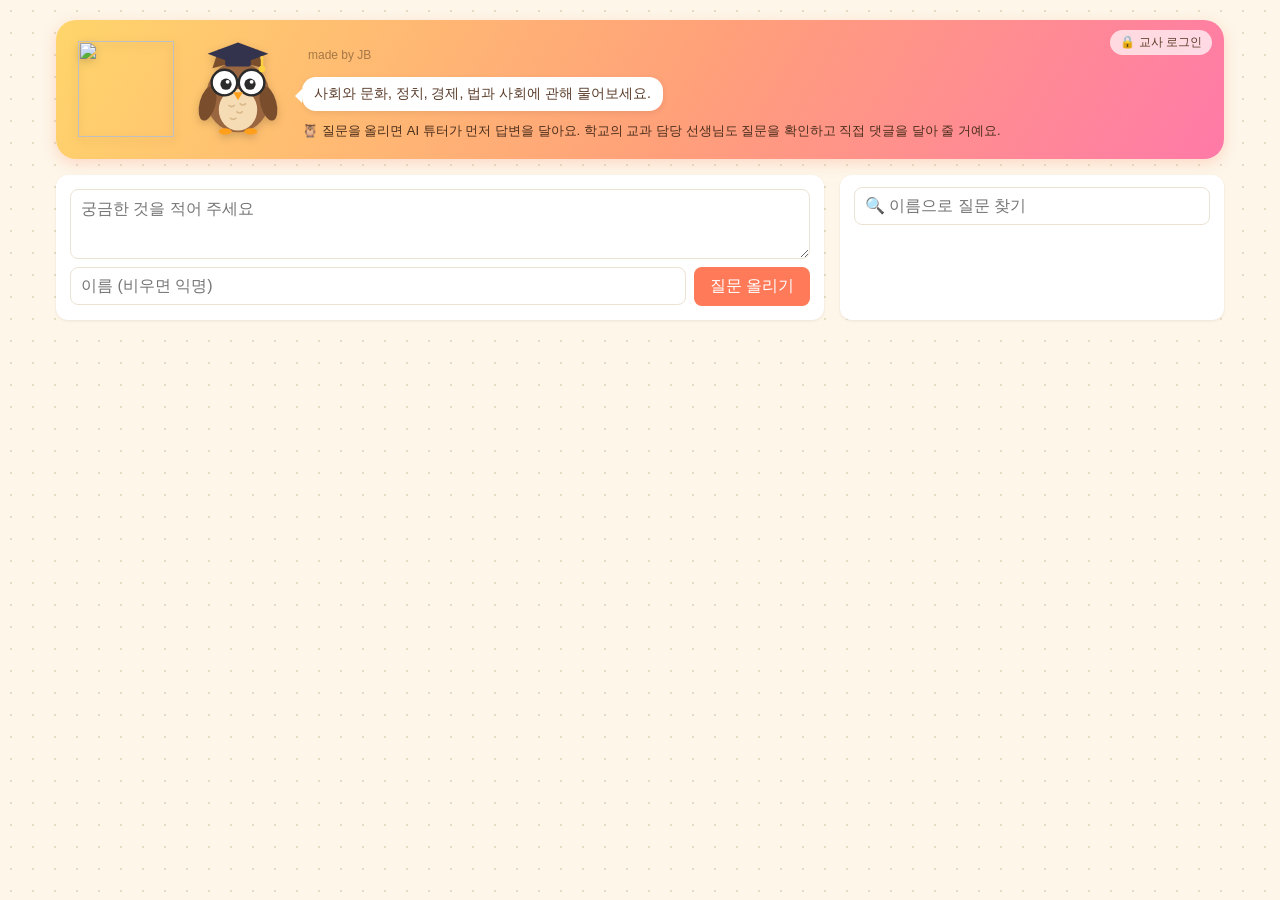
==== board/Index.html @ cc2cf857 "게시판 버튼을 '교사 로그인'으로, 분석 페이지에 로그아웃 추가 교사 로그인을 누르면 분석 페이지로 넘어가 비밀번호를 묻고, 로그인하면 바로 학생 분석을 보여 준다. 분석 페이지에" ====
<!DOCTYPE html>
<html lang="ko">
<head>
  <base target="_top">
  <meta charset="utf-8">
  <style>
    :root {
      --bg: #fdf6e9; --card: #fff; --ink: #2b2b2b; --muted: #7a7266; --line: #ece3d3;
      --accent: #ff7a59; --ai-bg: #eaf4ff; --ai-ink: #2560b5; --err: #c0392b;
    }
    * { box-sizing: border-box; }
    body { margin: 0; color: var(--ink);
      background: var(--bg) radial-gradient(#e9dcc4 1.2px, transparent 1.2px) 0 0 / 22px 22px;
      font-family: -apple-system, "Apple SD Gothic Neo", "Malgun Gothic", "Noto Sans KR", sans-serif; }
    header { padding: 20px 16px 8px; max-width: 1200px; margin: 0 auto; }
    .hero { display: flex; align-items: center; gap: 16px; border-radius: 20px; padding: 18px 22px;
      background: linear-gradient(120deg, #ffd56b 0%, #ff9f7a 55%, #ff7aa8 100%);
      box-shadow: 0 4px 14px rgba(255,122,89,.25); }
    .hero { position: relative; }
    .teacher-link { position: absolute; top: 10px; right: 12px; font-size: 12px; text-decoration: none;
      color: #5a3d2b; background: rgba(255,255,255,.7); border-radius: 999px; padding: 4px 10px; }
    .teacher-link:hover { background: #fff; }
    .hero .mascot { width: 96px; height: 96px; flex: none; filter: drop-shadow(0 3px 4px rgba(0,0,0,.18)); }
    .hero img.mascot { object-fit: contain; }
    h1 { margin: 0 0 8px; font-size: 26px; color: #3a2414; }
    .bubble { position: relative; display: inline-block; background: #fff; border-radius: 14px;
      padding: 8px 12px; font-size: 14px; color: #5a3d2b; box-shadow: 0 2px 6px rgba(0,0,0,.08); }
    .bubble::before { content: ''; position: absolute; left: -7px; top: 12px; border: 7px solid transparent;
      border-left: 0; border-right-color: #fff; }
    .credit { font-size: 12px; font-weight: 400; color: rgba(58,36,20,.45); margin-left: 6px; vertical-align: middle; }
    .howto { margin-top: 10px; font-size: 13px; color: #4a2e1c; line-height: 1.5; }
    @media (max-width: 520px) { .hero .mascot { width: 68px; height: 68px; } h1 { font-size: 21px; }
      .hero { padding-top: 34px; } }
    main { padding: 8px 16px 40px; max-width: 1200px; margin: 0 auto; }

    .composer { background: var(--card); border-radius: 12px; padding: 14px; margin-bottom: 18px;
      box-shadow: 0 1px 3px rgba(0,0,0,.08); display: grid; gap: 8px; }
    input, textarea { width: 100%; font: inherit; padding: 9px 10px; border: 1px solid var(--line);
      border-radius: 8px; background: #fff; }
    textarea { resize: vertical; min-height: 70px; }
    .row { display: flex; gap: 8px; align-items: center; }
    .row input { flex: 1; }
    button { font: inherit; border: 0; border-radius: 8px; padding: 9px 16px; cursor: pointer;
      background: var(--accent); color: #fff; white-space: nowrap; }
    button:disabled { opacity: .5; cursor: default; }
    button.link { background: none; color: var(--accent); padding: 4px 0; justify-self: start; }

    .board { display: grid; grid-template-columns: repeat(4, minmax(0, 1fr)); gap: 14px; align-items: start; }
    @media (max-width: 1000px) { .board { grid-template-columns: repeat(2, minmax(0, 1fr)); } }
    @media (max-width: 560px) { .board { grid-template-columns: 1fr; } }
    .col-head { width: 100%; font: inherit; cursor: pointer; position: sticky; top: 0; z-index: 1; display: flex; justify-content: space-between; align-items: center;
      background: var(--tone); color: #2b2b2b; font-weight: 700; font-size: 17px; border-radius: 14px;
      padding: 12px 14px; margin-bottom: 12px; box-shadow: 0 2px 6px rgba(0,0,0,.08); }
    .col-head .count { font-size: 13px; background: rgba(255,255,255,.7); border-radius: 999px; padding: 2px 9px; }
    .month { margin-bottom: 12px; }
    .month-head { width: 100%; display: flex; justify-content: space-between; align-items: center;
      background: rgba(255,255,255,.75); color: #4a3b2c; border: 1px dashed var(--tone); border-radius: 12px;
      padding: 9px 12px; font-size: 14px; font-weight: 600; }
    .month-head .count { font-size: 12px; background: var(--tone); border-radius: 999px; padding: 1px 8px; }
    .month.open .month-head { margin-bottom: 10px; border-style: solid; }
    .card.movable { cursor: grab; }
    .card.dragging { opacity: .4; }
    .pick { float: right; font: inherit; font-size: 12px; padding: 3px 6px; border: 1px solid var(--line);
      border-radius: 8px; background: #fff; margin: -2px 0 4px 8px; }
    section.drop-on .col-head { outline: 3px dashed var(--accent); outline-offset: 3px; }
    .col-empty { color: var(--muted); font-size: 13px; text-align: center; padding: 14px 0; }
    .sorting { margin-top: 24px; }
    .finder { background: var(--card); border-radius: 12px; padding: 12px 14px; margin-bottom: 16px;
      box-shadow: 0 1px 3px rgba(0,0,0,.08); }
    .finder .row input { max-width: 260px; }
    /* 넓은 화면: 질문 칸과 이름 찾기를 나란히 */
    @media (min-width: 800px) {
      .top { display: grid; grid-template-columns: minmax(0, 2fr) minmax(0, 1fr); gap: 16px;
        align-items: stretch; margin-bottom: 18px; }
      .top .composer, .top .finder { margin-bottom: 0; }
      .top .finder .row input { max-width: none; }
      .top .finder .names { max-height: 70px; }
    }
    .names { display: flex; flex-wrap: wrap; gap: 6px; margin-top: 10px; max-height: 92px; overflow-y: auto; }
    .name { font: inherit; font-size: 13px; padding: 4px 10px; border-radius: 999px; background: #f3ece0; color: #4a3b2c; }
    .name b { font-weight: 700; color: var(--accent); margin-left: 3px; }
    .name.on { background: var(--accent); color: #fff; }
    .name.on b { color: #fff; }
    .filter-note { margin-top: 10px; font-size: 14px; }
    .filter-note button { margin-left: 6px; }
    .sorting .label { font-size: 13px; color: var(--muted); margin-bottom: 8px; }
    .sorting .cards { columns: 280px; column-gap: 14px; }
    /* 과목 색: --tone(칸 제목·띠), --soft(댓글 상자), --soft-ink(AI 이름 글씨) */
    .tone-0 { --tone: #8fd3a8; --soft: #e8f7ec; --soft-ink: #2f7a48; }  /* 사회와 문화: 연두 */
    .tone-1 { --tone: #8cc4ff; --soft: #eaf4ff; --soft-ink: #2560b5; }  /* 정치: 하늘 */
    .tone-2 { --tone: #ffd56b; --soft: #fff6d6; --soft-ink: #8a6200; }  /* 경제: 연노랑 */
    .tone-3 { --tone: #c3a6ff; --soft: #f1eaff; --soft-ink: #6a43c2; }  /* 법과 사회: 연보라 */
    .tone-x { --tone: #e2d6c2; --soft: #f5f0e8; --soft-ink: #6b5a45; }  /* 분류 전 */
    .card { break-inside: avoid; background: var(--card); border-radius: 14px; padding: 14px;
      margin-bottom: 16px; box-shadow: 0 2px 6px rgba(0,0,0,.07); border-top: 6px solid var(--tone, #ffd56b); }

    .meta { font-size: 12px; color: var(--muted); margin-bottom: 6px; }
    .q { white-space: pre-wrap; word-break: break-word; font-size: 16px; line-height: 1.5; }
    .comments { margin-top: 12px; border-top: 1px solid var(--line); padding-top: 8px; display: grid; gap: 8px; }
    .c { font-size: 14px; line-height: 1.55; word-break: break-word;
      background: var(--soft, var(--ai-bg)); border-radius: 8px; padding: 8px 10px; }
    .c .who { font-weight: 600; font-size: 12px; margin-bottom: 2px; display: flex; align-items: center; gap: 6px; }
    .c .av { width: 26px; height: 26px; flex: none; border-radius: 50%; background: #fff; object-fit: contain; }
    .c.ai .who { color: var(--soft-ink, var(--ai-ink)); }
    .c .body { white-space: pre-wrap; }
    .pending { font-size: 13px; color: var(--ai-ink); }
    .error { font-size: 13px; color: var(--err); }
    .reply { margin-top: 8px; display: none; gap: 6px; }
    .reply.open { display: grid; }
    .toast { position: fixed; left: 50%; bottom: 20px; transform: translateX(-50%); background: #333;
      color: #fff; padding: 10px 16px; border-radius: 8px; font-size: 14px; display: none; }
  </style>
</head>
<body>
  <!-- AI 튜터 캐릭터 (부엉이). 스크립트 속성 CHARACTER_IMAGE_URL 을 넣으면 그 이미지로 바뀝니다. -->
  <svg width="0" height="0" style="position:absolute" aria-hidden="true">
    <symbol id="owl" viewBox="0 0 120 120">
      <polygon points="28,34 36,10 50,28" fill="#7a4e2d"/>
      <polygon points="92,34 84,10 70,28" fill="#7a4e2d"/>
      <ellipse cx="60" cy="70" rx="40" ry="44" fill="#9a6640"/>
      <ellipse cx="22" cy="78" rx="10" ry="22" fill="#7a4e2d" transform="rotate(15 22 78)"/>
      <ellipse cx="98" cy="78" rx="10" ry="22" fill="#7a4e2d" transform="rotate(-15 98 78)"/>
      <ellipse cx="60" cy="86" rx="24" ry="26" fill="#f6dcb4"/>
      <path d="M48 80 q4 4 8 0 M58 88 q4 4 8 0 M50 96 q4 4 8 0 M62 78 q4 4 8 0" stroke="#d9b98c" stroke-width="2" fill="none"/>
      <circle cx="43" cy="52" r="15" fill="#fff"/>
      <circle cx="77" cy="52" r="15" fill="#fff"/>
      <circle cx="45" cy="54" r="7" fill="#2b2b2b"/>
      <circle cx="75" cy="54" r="7" fill="#2b2b2b"/>
      <circle cx="47" cy="51" r="2.4" fill="#fff"/>
      <circle cx="77" cy="51" r="2.4" fill="#fff"/>
      <circle cx="43" cy="52" r="16" fill="none" stroke="#2b2b2b" stroke-width="3"/>
      <circle cx="77" cy="52" r="16" fill="none" stroke="#2b2b2b" stroke-width="3"/>
      <line x1="59" y1="52" x2="61" y2="52" stroke="#2b2b2b" stroke-width="3"/>
      <polygon points="54,64 66,64 60,74" fill="#ff9f1c"/>
      <ellipse cx="44" cy="113" rx="8" ry="4" fill="#ff9f1c"/>
      <ellipse cx="76" cy="113" rx="8" ry="4" fill="#ff9f1c"/>
      <polygon points="60,2 98,16 60,30 22,16" fill="#33334d"/>
      <rect x="44" y="20" width="32" height="12" rx="3" fill="#33334d"/>
      <path d="M90 19 v14" stroke="#ffd23f" stroke-width="3"/>
      <circle cx="90" cy="35" r="4" fill="#ffd23f"/>
    </symbol>
  </svg>

  <header>
    <div class="hero">
      <? if (teacherUrl) { ?>
        <a class="teacher-link" href="<?= teacherUrl ?>">🔒 교사 로그인</a>
      <? } ?>
      <? if (characterUrl) { ?>
        <img class="mascot" src="<?= characterUrl ?>" alt="">
      <? } else { ?>
        <svg class="mascot" role="img" aria-label="AI 튜터 캐릭터"><use href="#owl"/></svg>
      <? } ?>
      <div>
        <h1><?= boardTitle ?> <span class="credit">made by JB</span></h1>
        <div class="bubble">사회와 문화, 정치, 경제, 법과 사회에 관해 물어보세요.</div>
        <div class="howto">🦉 질문을 올리면 AI 튜터가 먼저 답변을 달아요. 학교의 교과 담당 선생님도 질문을 확인하고 직접 댓글을 달아 줄 거예요.</div>
      </div>
    </div>
  </header>

  <main>
    <div class="top">
    <form class="composer" id="composer">
      <textarea id="qText" maxlength="1000" placeholder="궁금한 것을 적어 주세요" required></textarea>
      <div class="row">
        <input id="qName" maxlength="30" placeholder="이름 (비우면 익명)">
        <button id="qSubmit" type="submit">질문 올리기</button>
      </div>
    </form>

    <div class="finder">
      <div class="row">
        <input id="nameSearch" placeholder="🔍 이름으로 질문 찾기">
      </div>
      <div class="names" id="names"></div>
      <div class="filter-note" id="filterNote" style="display:none"></div>
    </div>
    </div>

    <div id="grid"></div>
  </main>

  <div class="toast" id="toast"></div>

  <script>
    var REFRESH_MS = 10000;
    var CATEGORIES = ['사회와 문화', '정치', '경제', '법과 사회'];
    var CHARACTER_URL = <?!= JSON.stringify(characterUrl) ?>;
    var AVATAR = CHARACTER_URL
      ? '<img class="av" src="' + CHARACTER_URL.replace(/"/g, '&quot;') + '" alt="">'
      : '<svg class="av" viewBox="0 0 120 120"><use href="#owl"/></svg>';
    var grid = document.getElementById('grid');
    var openReplies = {};   // 댓글 입력창을 열어 둔 글 (새로고침해도 유지)
    var drafts = {};        // 작성 중인 댓글 내용
    var draftNames = {};    // 작성 중인 댓글의 작성자 이름
    var localPending = [];  // 서버 저장 전, 화면에 먼저 보여 주는 내 질문
    var lastPosts = [];
    var nameFilter = '';    // 이름 색인에서 고른 사람 (정확히 일치)
    var nameQuery = '';     // 검색칸에 입력한 글자 (부분 일치)
    var openMonths = {};    // 펼쳐 둔 지난 달 묶음 (과목|연-월)
    var openTalks = {};     // 펼쳐 둔 댓글 대화
    var openCols = {};      // 펼쳐 둔 과목 칸 (이 브라우저에 기억)
    var justPosted = {};    // 방금 올린 내 질문: 분류되면 그 과목 칸을 자동으로 펼쳐 답변이 보이게
    try { openCols = JSON.parse(localStorage.getItem('qna-open-cols') || '{}') || {}; } catch (e) {}
    // 이 브라우저에서 질문하거나 댓글을 단 글은 대화를 늘 펼쳐서 보여 줍니다.
    var mine = {};
    try { mine = JSON.parse(localStorage.getItem('qna-mine') || '{}') || {}; } catch (e) {}
    function markMine(id) {
      mine[id] = 1;
      try { localStorage.setItem('qna-mine', JSON.stringify(mine)); } catch (e) {}
    }

    // 이름은 이 브라우저에 기억해 둡니다.
    var nameInput = document.getElementById('qName');
    try { nameInput.value = localStorage.getItem('qna-name') || ''; } catch (e) {}
    nameInput.addEventListener('change', function () {
      try { localStorage.setItem('qna-name', nameInput.value); } catch (e) {}
    });

    function esc(s) {
      return String(s).replace(/[&<>"']/g, function (ch) {
        return { '&': '&amp;', '<': '&lt;', '>': '&gt;', '"': '&quot;', "'": '&#39;' }[ch];
      });
    }
    // AI 답변의 **굵게** 정도만 살립니다. (그 외 HTML은 모두 이스케이프)
    function fmt(s) {
      return esc(s).replace(/\*\*(.+?)\*\*/g, '<b>$1</b>').replace(/^\s*[*-] /gm, '• ');
    }
    function when(iso) {
      var d = new Date(iso);
      if (isNaN(d)) return '';
      return (d.getMonth() + 1) + '/' + d.getDate() + ' ' +
        d.getHours() + ':' + String(d.getMinutes()).padStart(2, '0');
    }
    function toast(msg) {
      var t = document.getElementById('toast');
      t.textContent = msg; t.style.display = 'block';
      clearTimeout(toast.timer);
      toast.timer = setTimeout(function () { t.style.display = 'none'; }, 3500);
    }
    function errMsg(e) { return (e && e.message) ? e.message : String(e); }

    function render(posts) {
      // 다시 그리기 전에 작성 중인 댓글을 보관
      grid.querySelectorAll('.reply textarea').forEach(function (ta) { drafts[ta.dataset.id] = ta.value; });
      grid.querySelectorAll('.reply input').forEach(function (inp) { draftNames[inp.dataset.id] = inp.value; });

      lastPosts = posts;
      // 서버에 이미 저장된 내 질문은 임시 카드 대신 서버 카드로 보여 줌
      var mine = localPending.filter(function (lp) {
        return !posts.some(function (p) { return p.text === lp.text && p.author === lp.author; });
      });
      renderNames(posts);
      var all = mine.concat(posts).filter(matchesName);
      var note = document.getElementById('filterNote');
      if (nameFilter || nameQuery) {
        note.style.display = 'block';
        note.innerHTML = '<b>' + esc(nameFilter || nameQuery) + '</b>' + (nameFilter ? '' : ' (이)가 들어간 이름') +
          '의 질문 ' + all.length + '개' + '<button class="link" id="clearFilter">전체 보기</button>';
      } else {
        note.style.display = 'none';
      }
      posts.forEach(function (p) {
        if (justPosted[p.id] && p.category) { openCols[p.category] = true; delete justPosted[p.id]; }
      });
      var cols = CATEGORIES.map(function () { return []; });
      var sorting = [];
      all.forEach(function (p) {
        var i = CATEGORIES.indexOf(p.category);
        (i === -1 ? sorting : cols[i]).push(p);
      });

      var html = '';
      var sortingHtml = '';
      if (sorting.length) {
        sortingHtml = '<div class="sorting"><div class="label">아직 분류되지 않은 질문 · 쪽지를 과목 칸으로 끌어다 놓거나 과목을 골라 주세요</div>' +
          '<div class="cards">' + sorting.map(function (p) { return card(p, 'x'); }).join('') + '</div></div>';
      }
      html += '<div class="board">' + CATEGORIES.map(function (name, i) {
        // 과목 칸은 처음엔 접혀 있고, 제목을 누르면 펼쳐집니다. 이름으로 찾을 때는 자동으로 펼칩니다.
        var open = openCols[name] || nameFilter || nameQuery;
        return '<section class="tone-' + i + '" data-cat="' + esc(name) + '">' +
          '<button type="button" class="col-head" data-col="' + esc(name) + '">' +
          '<span>' + (open ? '▾ ' : '▸ ') + esc(name) + '</span><span class="count">' + cols[i].length + '</span></button>' +
          (!open ? '' : cols[i].length ? columnBody(cols[i], i, name)
                          : '<div class="col-empty">아직 질문이 없어요</div>') +
          '</section>';
      }).join('') + '</div>';
      grid.innerHTML = html + sortingHtml;
    }

    // 이번 달 질문은 그대로 보여 주고, 지난 달 질문은 "2026년 10월" 묶음으로 접어 둡니다.
    function monthKey(iso) {
      var d = new Date(iso);
      if (isNaN(d)) return '';
      return d.getFullYear() + '-' + String(d.getMonth() + 1).padStart(2, '0');
    }
    function columnBody(posts, toneIdx, catName) {
      var now = new Date();
      var thisMonth = now.getFullYear() + '-' + String(now.getMonth() + 1).padStart(2, '0');
      var current = [], months = {}, order = [];
      posts.forEach(function (p) {
        var k = monthKey(p.createdAt);
        if (!k || k >= thisMonth) { current.push(p); return; }
        if (!months[k]) { months[k] = []; order.push(k); }
        months[k].push(p);
      });
      order.sort().reverse(); // 최근 달이 위로
      var filtering = !!(nameFilter || nameQuery); // 이름으로 찾을 때는 지난 달도 펼쳐서 한눈에
      var html = current.map(function (p) { return card(p, toneIdx); }).join('');
      if (!current.length && order.length) html += '<div class="col-empty">이번 달 질문은 아직 없어요</div>';
      order.forEach(function (k) {
        var id = catName + '|' + k;
        var open = filtering || openMonths[id];
        var parts = k.split('-');
        html += '<div class="month' + (open ? ' open' : '') + '">' +
          '<button type="button" class="month-head" data-month="' + esc(id) + '">' +
          '<span>' + (open ? '▾' : '▸') + ' ' + parts[0] + '년 ' + Number(parts[1]) + '월</span>' +
          '<span class="count">' + months[k].length + '</span></button>' +
          (open ? '<div class="month-body">' + months[k].map(function (p) { return card(p, toneIdx); }).join('') + '</div>' : '') +
          '</div>';
      });
      return html;
    }

    function matchesName(p) {
      if (nameFilter) return p.author === nameFilter;
      if (nameQuery) return p.author.toLowerCase().indexOf(nameQuery.toLowerCase()) !== -1;
      return true;
    }

    // 질문한 사람 이름 색인 (질문 많은 순, 같으면 가나다순)
    function renderNames(posts) {
      var counts = {};
      posts.forEach(function (p) { counts[p.author] = (counts[p.author] || 0) + 1; });
      var names = Object.keys(counts).filter(function (n) {
        return !nameQuery || n.toLowerCase().indexOf(nameQuery.toLowerCase()) !== -1;
      }).sort(function (a, b) { return counts[b] - counts[a] || a.localeCompare(b, 'ko'); });
      document.getElementById('names').innerHTML = names.map(function (n) {
        return '<button type="button" class="name' + (n === nameFilter ? ' on' : '') + '" data-name="' + esc(n) + '">' +
          esc(n) + '<b>' + counts[n] + '</b></button>';
      }).join('') || '<span class="meta">아직 질문한 사람이 없어요</span>';
    }

    function card(p, toneIdx) {
        // 첫 AI 답변 뒤로 이어진 댓글은 누구에게나 접어서 보여 줍니다.
        var extra = p.comments.length - 1;
        var folded = extra >= 1 && !openTalks[p.id];
        var shown = folded ? p.comments.slice(0, 1) : p.comments;
        var talkBtn = extra >= 1
          ? '<button class="link" data-talk="' + esc(p.id) + '">' +
            (folded ? '💬 이어진 대화 ' + extra + '개 보기' : '대화 접기') + '</button>'
          : '';
        var comments = shown.map(function (c) {
          return '<div class="c' + (c.isAI ? ' ai' : '') + '">' +
            '<div class="who">' + (c.isAI ? AVATAR : '') + esc(c.author) +
            ' <span class="meta">' + when(c.createdAt) + '</span></div>' +
            '<div class="body">' + (c.isAI ? fmt(c.text) : esc(c.text)) + '</div></div>';
        }).join('') + talkBtn;
        var state = '';
        if (p.status === 'pending') state = '<div class="pending">✏️ AI 튜터가 답변을 쓰고 있어요…</div>';
        if (p.status === 'error') state = '<div class="error">AI 답변을 받지 못했어요. ' +
          '<button class="link" data-retry="' + esc(p.id) + '">다시 받기</button></div>';
        var replyBox = p.local ? '' :
          '<button class="link" data-toggle="' + esc(p.id) + '">댓글 달기</button>' +
          '<div class="reply' + (openReplies[p.id] ? ' open' : '') + '">' +
          '<input data-id="' + esc(p.id) + '" maxlength="30" placeholder="이름 (비우면 익명)" value="' +
          esc(p.id in draftNames ? draftNames[p.id] : nameInput.value) + '">' +
          '<textarea data-id="' + esc(p.id) + '" maxlength="1000" placeholder="댓글">' +
          esc(drafts[p.id] || '') + '</textarea>' +
          '<button data-send="' + esc(p.id) + '">댓글 등록</button></div>';
        var movable = toneIdx === 'x' && !p.local;
        var picker = movable
          ? '<select class="pick" data-pick="' + esc(p.id) + '"><option value="">📂 과목 정하기</option>' +
            CATEGORIES.map(function (c) { return '<option>' + esc(c) + '</option>'; }).join('') + '</select>'
          : '';
        return '<div class="card tone-' + toneIdx + (movable ? ' movable" draggable="true" data-drag="' + esc(p.id) : '') + '">' +
          picker +
          '<div class="meta">' + esc(p.author) + ' · ' + when(p.createdAt) + '</div>' +
          '<div class="q">' + esc(p.text) + '</div>' +
          '<div class="comments">' + comments + state + replyBox + '</div></div>';
    }

    // 분류 안 된 쪽지를 과목 칸으로 옮기기 (끌어다 놓기 또는 과목 고르기)
    var dragging = false;
    function moveTo(postId, cat) {
      var post = lastPosts.filter(function (p) { return p.id === postId; })[0];
      if (!post || !cat) return;
      post.category = cat; // 화면에 먼저 반영
      render(lastPosts);
      google.script.run
        .withSuccessHandler(refresh)
        .withFailureHandler(function (e) { toast('옮기지 못했어요: ' + errMsg(e)); refresh(); })
        .setCategory(postId, cat);
    }
    grid.addEventListener('dragstart', function (ev) {
      var c = ev.target.closest && ev.target.closest('[data-drag]');
      if (!c) return;
      dragging = true;
      c.classList.add('dragging');
      ev.dataTransfer.setData('text/plain', c.dataset.drag);
      ev.dataTransfer.effectAllowed = 'move';
    });
    grid.addEventListener('dragend', function (ev) {
      dragging = false;
      if (ev.target.classList) ev.target.classList.remove('dragging');
      grid.querySelectorAll('.drop-on').forEach(function (el) { el.classList.remove('drop-on'); });
    });
    grid.addEventListener('dragover', function (ev) {
      var sec = ev.target.closest && ev.target.closest('section[data-cat]');
      if (!sec || !dragging) return;
      ev.preventDefault();
      grid.querySelectorAll('.drop-on').forEach(function (el) { if (el !== sec) el.classList.remove('drop-on'); });
      sec.classList.add('drop-on');
    });
    grid.addEventListener('drop', function (ev) {
      var sec = ev.target.closest && ev.target.closest('section[data-cat]');
      if (!sec) return;
      ev.preventDefault();
      dragging = false;
      moveTo(ev.dataTransfer.getData('text/plain'), sec.dataset.cat);
    });
    grid.addEventListener('change', function (ev) {
      if (ev.target.dataset && ev.target.dataset.pick) moveTo(ev.target.dataset.pick, ev.target.value);
    });

    function refresh() {
      if (dragging) return; // 끄는 도중에는 화면을 다시 그리지 않음
      google.script.run
        .withSuccessHandler(render)
        .withFailureHandler(function (e) { console.error(e); })
        .getBoard();
    }

    document.getElementById('composer').addEventListener('submit', function (ev) {
      ev.preventDefault();
      var textEl = document.getElementById('qText');
      var text = textEl.value.trim();
      if (!text) return;
      var name = nameInput.value.trim();
      var btn = document.getElementById('qSubmit');
      btn.disabled = true;

      var temp = { id: 'local-' + Date.now(), local: true, author: name || '익명',
        text: text, createdAt: new Date().toISOString(), status: 'pending', comments: [] };
      localPending.unshift(temp);
      textEl.value = '';
      render(lastPosts); // 서버 응답 전에 내 질문을 바로 보여 줌
      btn.disabled = false;

      google.script.run
        .withSuccessHandler(function (id) { markMine(id); justPosted[id] = 1; localPending.splice(localPending.indexOf(temp), 1); refresh(); })
        .withFailureHandler(function (e) {
          localPending.splice(localPending.indexOf(temp), 1);
          textEl.value = text;
          toast('질문을 올리지 못했어요: ' + errMsg(e));
          refresh();
        })
        .addPost(name, text);
    });

    document.getElementById('nameSearch').addEventListener('input', function (ev) {
      nameQuery = ev.target.value.trim();
      nameFilter = '';
      render(lastPosts);
    });
    document.querySelector('.finder').addEventListener('click', function (ev) {
      var btn = ev.target.closest('button');
      if (!btn) return;
      if (btn.id === 'clearFilter') {
        nameFilter = ''; nameQuery = '';
        document.getElementById('nameSearch').value = '';
      } else if (btn.dataset.name != null) {
        nameFilter = nameFilter === btn.dataset.name ? '' : btn.dataset.name;
      }
      render(lastPosts);
    });

    grid.addEventListener('click', function (ev) {
      var ch = ev.target.closest('.col-head');
      if (ch) {
        openCols[ch.dataset.col] = !openCols[ch.dataset.col];
        try { localStorage.setItem('qna-open-cols', JSON.stringify(openCols)); } catch (e) {}
        render(lastPosts);
        return;
      }
      var mh = ev.target.closest('.month-head');
      if (mh) {
        openMonths[mh.dataset.month] = !openMonths[mh.dataset.month];
        render(lastPosts);
        return;
      }
      var t = ev.target;
      if (t.dataset.talk) {
        openTalks[t.dataset.talk] = !openTalks[t.dataset.talk];
        render(lastPosts);
        return;
      }
      if (t.dataset.toggle) {
        var id = t.dataset.toggle;
        openReplies[id] = !openReplies[id];
        t.nextElementSibling.classList.toggle('open', openReplies[id]);
        if (openReplies[id]) t.nextElementSibling.querySelector('textarea').focus();
      } else if (t.dataset.send) {
        var pid = t.dataset.send;
        var ta = t.parentNode.querySelector('textarea');
        var author = t.parentNode.querySelector('input').value.trim();
        var text = ta.value.trim();
        if (!text) return;
        t.disabled = true;
        google.script.run
          .withSuccessHandler(function (aiReplies) {
            markMine(pid); openTalks[pid] = true;
            drafts[pid] = ''; ta.value = ''; openReplies[pid] = false; refresh();
            if (aiReplies) {
              google.script.run.withSuccessHandler(refresh).withFailureHandler(refresh).retryAnswer(pid);
            }
          })
          .withFailureHandler(function (e) { t.disabled = false; toast('댓글을 올리지 못했어요: ' + errMsg(e)); })
          .addComment(pid, author, text);
      } else if (t.dataset.retry) {
        t.disabled = true;
        t.textContent = '요청 중…';
        google.script.run
          .withSuccessHandler(refresh)
          .withFailureHandler(function (e) { toast('다시 받기 실패: ' + errMsg(e)); refresh(); })
          .retryAnswer(t.dataset.retry);
      }
    });

    refresh();
    setInterval(function () { if (!document.hidden) refresh(); }, REFRESH_MS);
  </script>
</body>
</html>
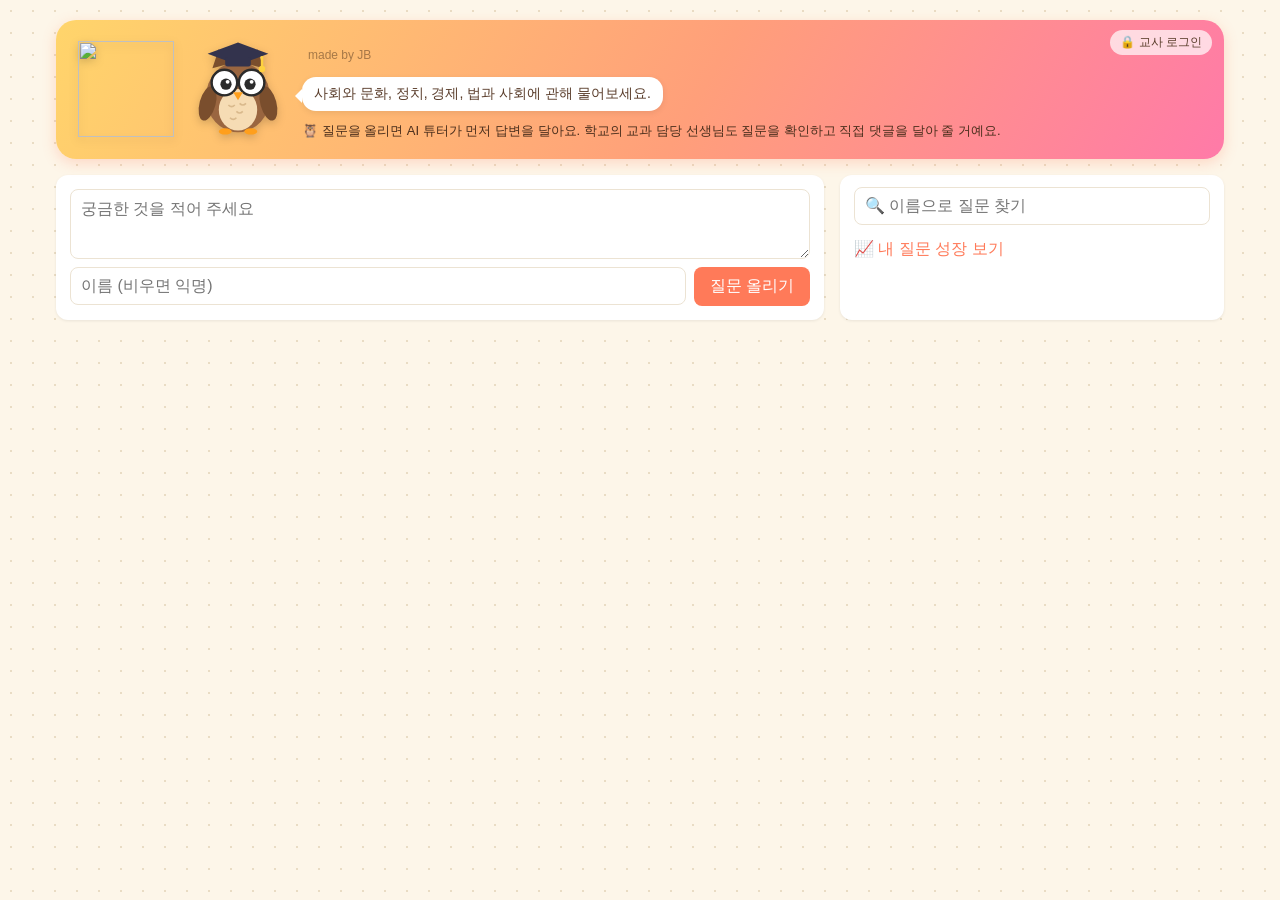
==== commit e4eef558: "질문·토론 수업 기능: 나도 궁금해요, 토론 주제 띄우기, 비슷한 질문 묶기, 내 질문 성장 보기 - 나도 궁금해요: 질문 카드의 공감 버튼 (브라우저별 익명 번호로 한 번만, 다" ====
--- a/board/Index.html
+++ b/board/Index.html
@@ -17,9 +17,10 @@
       background: linear-gradient(120deg, #ffd56b 0%, #ff9f7a 55%, #ff7aa8 100%);
       box-shadow: 0 4px 14px rgba(255,122,89,.25); }
     .hero { position: relative; }
-    .teacher-link { position: absolute; top: 10px; right: 12px; font-size: 12px; text-decoration: none;
-      color: #5a3d2b; background: rgba(255,255,255,.7); border-radius: 999px; padding: 4px 10px; }
-    .teacher-link:hover { background: #fff; }
+    .teacher-bar { position: absolute; top: 10px; right: 12px; display: flex; gap: 6px; }
+    .teacher-bar a, .teacher-bar button { font: inherit; font-size: 12px; text-decoration: none; color: #5a3d2b;
+      background: rgba(255,255,255,.7); border-radius: 999px; padding: 4px 10px; white-space: nowrap; }
+    .teacher-bar a:hover, .teacher-bar button:hover { background: #fff; }
     .hero .mascot { width: 96px; height: 96px; flex: none; filter: drop-shadow(0 3px 4px rgba(0,0,0,.18)); }
     .hero img.mascot { object-fit: contain; }
     h1 { margin: 0 0 8px; font-size: 26px; color: #3a2414; }
@@ -107,6 +108,30 @@
     .error { font-size: 13px; color: var(--err); }
     .reply { margin-top: 8px; display: none; gap: 6px; }
     .reply.open { display: grid; }
+    /* 나도 궁금해요 */
+    .card-actions { margin-top: 8px; }
+    .like { font: inherit; font-size: 13px; padding: 4px 10px; border-radius: 999px; cursor: pointer;
+      background: #f6f1e7; color: #5a4a36; border: 1px solid transparent; }
+    .like b { margin-left: 4px; }
+    .like.on { background: var(--soft, #fff1e0); border-color: var(--tone, #ffb36b); color: #3a2a18; font-weight: 600; }
+    /* 토론 주제 (선생님이 맨 위에 띄운 질문) */
+    .pin-banner { margin-bottom: 20px; border-radius: 18px; padding: 14px; background: var(--soft);
+      border: 2px solid var(--tone); }
+    .pin-banner .pin-label { font-weight: 700; font-size: 15px; color: var(--soft-ink); margin-bottom: 10px; }
+    .pin-banner .card { margin-bottom: 0; }
+    .pin-banner .q { font-size: 22px; font-weight: 600; }
+    @media (max-width: 520px) { .pin-banner .q { font-size: 18px; } }
+    /* 내 질문 성장 */
+    .growth-bg { position: fixed; inset: 0; background: rgba(40,30,20,.45); z-index: 50; display: flex;
+      align-items: center; justify-content: center; padding: 16px; }
+    .growth-bg[hidden] { display: none; }
+    .growth { background: #fff; border-radius: 16px; padding: 18px; width: 100%; max-width: 560px; max-height: 90vh; overflow-y: auto; }
+    .growth h2 { margin: 0 0 4px; font-size: 18px; }
+    .growth .sub { font-size: 13px; color: var(--muted); margin-bottom: 12px; }
+    .growth svg { width: 100%; height: auto; display: block; }
+    .growth .tip { background: #fff7e8; border-radius: 10px; padding: 10px 12px; font-size: 14px; line-height: 1.6; margin-top: 12px; }
+    .growth .tip b { color: #8a4b12; }
+    .growth .close { float: right; }
     .toast { position: fixed; left: 50%; bottom: 20px; transform: translateX(-50%); background: #333;
       color: #fff; padding: 10px 16px; border-radius: 8px; font-size: 14px; display: none; }
   </style>
@@ -144,7 +169,10 @@
   <header>
     <div class="hero">
       <? if (teacherUrl) { ?>
-        <a class="teacher-link" href="<?= teacherUrl ?>">🔒 교사 로그인</a>
+        <div class="teacher-bar">
+          <a id="teacherLink" href="<?= teacherUrl ?>">🔒 교사 로그인</a>
+          <button type="button" id="teacherLogout" hidden>로그아웃</button>
+        </div>
       <? } ?>
       <? if (characterUrl) { ?>
         <img class="mascot" src="<?= characterUrl ?>" alt="">
@@ -175,6 +203,7 @@
       </div>
       <div class="names" id="names"></div>
       <div class="filter-note" id="filterNote" style="display:none"></div>
+      <button type="button" class="link" id="growthBtn">📈 내 질문 성장 보기</button>
     </div>
     </div>
 
@@ -182,6 +211,14 @@
   </main>
 
   <div class="toast" id="toast"></div>
+  <div class="growth-bg" id="growthBg" hidden>
+    <div class="growth" role="dialog" aria-labelledby="growthTitle">
+      <button type="button" class="link close" id="growthClose">닫기 ✕</button>
+      <h2 id="growthTitle">📈 내 질문 성장</h2>
+      <div class="sub">내가 올린 질문이 얼마나 깊어지고 있는지 보여 줘요. 나만 볼 수 있어요.</div>
+      <div id="growthBody"></div>
+    </div>
+  </div>
 
   <script>
     var REFRESH_MS = 10000;
@@ -210,6 +247,23 @@
       mine[id] = 1;
       try { localStorage.setItem('qna-mine', JSON.stringify(mine)); } catch (e) {}
     }
+    // 내가 올린 질문 (내 질문 성장 보기용)
+    var myQuestions = [];
+    try { myQuestions = JSON.parse(localStorage.getItem('qna-myq') || '[]') || []; } catch (e) {}
+    function markMyQuestion(id) {
+      if (myQuestions.indexOf(id) === -1) myQuestions.push(id);
+      try { localStorage.setItem('qna-myq', JSON.stringify(myQuestions)); } catch (e) {}
+    }
+    // '나도 궁금해요'용 익명 번호와 내가 누른 질문
+    var voter = '';
+    try { voter = localStorage.getItem('qna-voter') || ''; } catch (e) {}
+    if (!voter) {
+      voter = 'v' + Date.now().toString(36) + Math.random().toString(36).slice(2, 10);
+      try { localStorage.setItem('qna-voter', voter); } catch (e) {}
+    }
+    var myLikes = {};
+    try { myLikes = JSON.parse(localStorage.getItem('qna-likes') || '{}') || {}; } catch (e) {}
+    function saveLikes() { try { localStorage.setItem('qna-likes', JSON.stringify(myLikes)); } catch (e) {} }
 
     // 이름은 이 브라우저에 기억해 둡니다.
     var nameInput = document.getElementById('qName');
@@ -239,6 +293,24 @@
       clearTimeout(toast.timer);
       toast.timer = setTimeout(function () { t.style.display = 'none'; }, 3500);
     }
+    // 교사 로그인 상태(분석 페이지에서 로그인하면 이 탭이 닫힐 때까지 유지)를 게시판에도 보여 줍니다.
+    (function () {
+      var link = document.getElementById('teacherLink');
+      var out = document.getElementById('teacherLogout');
+      if (!link) return;
+      var loggedIn = false;
+      try { loggedIn = !!sessionStorage.getItem('teacherPw'); } catch (e) {}
+      if (!loggedIn) return;
+      link.textContent = '📊 학생 분석';
+      out.hidden = false;
+      out.addEventListener('click', function () {
+        try { sessionStorage.removeItem('teacherPw'); } catch (e) {}
+        link.textContent = '🔒 교사 로그인';
+        out.hidden = true;
+        toast('로그아웃했어요.');
+      });
+    })();
+
     function errMsg(e) { return (e && e.message) ? e.message : String(e); }
 
     function render(posts) {
@@ -287,7 +359,16 @@
                           : '<div class="col-empty">아직 질문이 없어요</div>') +
           '</section>';
       }).join('') + '</div>';
-      grid.innerHTML = html + sortingHtml;
+      // 선생님이 띄운 토론 주제는 맨 위에 크게 보여 줍니다.
+      var pinned = posts.filter(function (p) { return p.pinned; })[0];
+      var pinHtml = '';
+      if (pinned) {
+        var ti = CATEGORIES.indexOf(pinned.category);
+        var tone = ti === -1 ? 'x' : ti;
+        pinHtml = '<section class="pin-banner tone-' + tone + '"><div class="pin-label">🗣️ 토론 주제 · 함께 생각해 봐요</div>' +
+          card(pinned, tone) + '</section>';
+      }
+      grid.innerHTML = pinHtml + html + sortingHtml;
     }
 
     // 이번 달 질문은 그대로 보여 주고, 지난 달 질문은 "2026년 10월" 묶음으로 접어 둡니다.
@@ -344,13 +425,13 @@
     }
 
     function card(p, toneIdx) {
-        // 첫 AI 답변 뒤로 이어진 댓글은 누구에게나 접어서 보여 줍니다.
-        var extra = p.comments.length - 1;
-        var folded = extra >= 1 && !openTalks[p.id];
-        var shown = folded ? p.comments.slice(0, 1) : p.comments;
-        var talkBtn = extra >= 1
+        // 댓글(AI 튜터 답변 포함)은 기본으로 모두 접어 두고, 누르면 펼칩니다. 내가 방금 쓴 질문·댓글은 펼쳐 둡니다.
+        var count = p.comments.length;
+        var folded = count >= 1 && !openTalks[p.id];
+        var shown = folded ? [] : p.comments;
+        var talkBtn = count >= 1
           ? '<button class="link" data-talk="' + esc(p.id) + '">' +
-            (folded ? '💬 이어진 대화 ' + extra + '개 보기' : '대화 접기') + '</button>'
+            (folded ? '💬 댓글 ' + count + '개 보기' : '댓글 접기') + '</button>'
           : '';
         var comments = shown.map(function (c) {
           return '<div class="c' + (c.isAI ? ' ai' : '') + '">' +
@@ -379,6 +460,9 @@
           picker +
           '<div class="meta">' + esc(p.author) + ' · ' + when(p.createdAt) + '</div>' +
           '<div class="q">' + esc(p.text) + '</div>' +
+          (p.local ? '' : '<div class="card-actions"><button type="button" class="like' + (myLikes[p.id] ? ' on' : '') +
+            '" data-like="' + esc(p.id) + '" aria-pressed="' + (myLikes[p.id] ? 'true' : 'false') + '">🙋 나도 궁금해요<b>' +
+            (p.likes || 0) + '</b></button></div>') +
           '<div class="comments">' + comments + state + replyBox + '</div></div>';
     }
 
@@ -450,7 +534,7 @@
       btn.disabled = false;
 
       google.script.run
-        .withSuccessHandler(function (id) { markMine(id); justPosted[id] = 1; localPending.splice(localPending.indexOf(temp), 1); refresh(); })
+        .withSuccessHandler(function (id) { markMine(id); markMyQuestion(id); justPosted[id] = 1; openTalks[id] = true; localPending.splice(localPending.indexOf(temp), 1); refresh(); })
         .withFailureHandler(function (e) {
           localPending.splice(localPending.indexOf(temp), 1);
           textEl.value = text;
@@ -489,6 +573,11 @@
       if (mh) {
         openMonths[mh.dataset.month] = !openMonths[mh.dataset.month];
         render(lastPosts);
+        return;
+      }
+      var likeBtn = ev.target.closest('[data-like]');
+      if (likeBtn) {
+        toggleLike(likeBtn.dataset.like);
         return;
       }
       var t = ev.target;
@@ -531,6 +620,97 @@
 
     refresh();
     setInterval(function () { if (!document.hidden) refresh(); }, REFRESH_MS);
+
+    /* ── 나도 궁금해요 ── */
+    function toggleLike(postId) {
+      var post = lastPosts.filter(function (p) { return p.id === postId; })[0];
+      if (!post) return;
+      // 화면에 먼저 반영하고, 서버 결과로 맞춥니다.
+      var on = !myLikes[postId];
+      if (on) myLikes[postId] = 1; else delete myLikes[postId];
+      post.likes = Math.max(0, (post.likes || 0) + (on ? 1 : -1));
+      saveLikes();
+      render(lastPosts);
+      google.script.run
+        .withSuccessHandler(function (r) {
+          if (r.liked) myLikes[postId] = 1; else delete myLikes[postId];
+          post.likes = r.likes;
+          saveLikes();
+          render(lastPosts);
+        })
+        .withFailureHandler(function (e) { toast('공감을 저장하지 못했어요: ' + errMsg(e)); refresh(); })
+        .toggleLike(postId, voter);
+    }
+
+    /* ── 내 질문 성장 보기 ── */
+    var LEVELS = ['지식', '이해', '적용', '분석', '종합', '평가'];
+    var LEVEL_COLORS = ['#86b6ef', '#5598e7', '#2a78d6', '#1c5cab', '#184f95', '#0d366b'];
+    // 지금 주로 하는 질문 수준에서 한 단계 더 나아가 볼 질문 틀
+    var NEXT_STEP = [
+      '<b>"왜 그럴까?"</b>, <b>"○○와 △△는 뭐가 다를까?"</b>처럼 이유와 차이를 물어보세요. (이해)',
+      '<b>"이걸 우리 학교·동네에 적용하면?"</b>, <b>"뉴스 속 이 사례도 같은 경우일까?"</b>처럼 실제 사례에 연결해 보세요. (적용)',
+      '<b>"이 일이 생긴 원인은 뭘까?"</b>, <b>"누구에게 어떤 영향이 있을까?"</b>처럼 원인과 영향을 나누어 보세요. (분석)',
+      '<b>"이 문제를 해결하려면 어떤 방법이 있을까?"</b>, <b>"두 생각을 합치면 어떤 대안이 나올까?"</b>처럼 새 방안을 만들어 보세요. (종합)',
+      '<b>"이 제도는 공정할까?"</b>, <b>"어떤 기준으로 판단해야 할까?"</b>처럼 기준을 세워 판단해 보세요. (평가)',
+      '이미 가장 깊은 수준의 질문을 하고 있어요! <b>"반대 입장에서는 어떻게 볼까?"</b>처럼 다른 관점에서도 따져 보세요.'
+    ];
+    document.getElementById('growthBtn').addEventListener('click', function () {
+      var body = document.getElementById('growthBody');
+      body.textContent = '불러오는 중…';
+      document.getElementById('growthBg').hidden = false;
+      google.script.run
+        .withSuccessHandler(renderGrowth)
+        .withFailureHandler(function (e) { body.textContent = '불러오지 못했어요: ' + errMsg(e); })
+        .getMyGrowth(myQuestions);
+    });
+    document.getElementById('growthClose').addEventListener('click', function () { document.getElementById('growthBg').hidden = true; });
+    document.getElementById('growthBg').addEventListener('click', function (e) { if (e.target === this) this.hidden = true; });
+
+    function renderGrowth(list) {
+      var body = document.getElementById('growthBody');
+      list = (list || []).slice().sort(function (a, b) { return a.createdAt < b.createdAt ? -1 : 1; });
+      var leveled = list.filter(function (q) { return LEVELS.indexOf(q.level) !== -1; });
+      if (!list.length) {
+        body.innerHTML = '<p>아직 이 기기에서 올린 질문이 없어요. 질문을 올리면 여기에서 내 질문이 어떻게 깊어지는지 볼 수 있어요.</p>' +
+          '<p class="sub">질문은 이 브라우저에 기억돼요. 다른 기기나 브라우저에서 올린 질문은 보이지 않아요.</p>';
+        return;
+      }
+      if (!leveled.length) {
+        body.innerHTML = '<p>질문 ' + list.length + '개를 올렸어요. 아직 수준 분석이 끝나지 않았어요. 조금 뒤에 다시 열어 보세요.</p>';
+        return;
+      }
+      // 시간 순서대로 점을 찍고 잇는 그래프 (위로 갈수록 깊은 질문)
+      var W = 420, H = 230, L = 46, R = 12, T = 12, B = 28;
+      var n = leveled.length;
+      var x = function (i) { return n === 1 ? (L + W - R) / 2 : L + i * (W - L - R) / (n - 1); };
+      var y = function (lv) { return T + (5 - lv) * (H - T - B) / 5; };
+      var svg = '<svg viewBox="0 0 ' + W + ' ' + H + '" role="img" aria-label="질문 수준 변화">';
+      LEVELS.forEach(function (name, i) {
+        svg += '<line x1="' + L + '" x2="' + (W - R) + '" y1="' + y(i) + '" y2="' + y(i) + '" stroke="#eee6d8" />' +
+          '<text x="' + (L - 8) + '" y="' + (y(i) + 4) + '" text-anchor="end" font-size="14" fill="#6f675b">' + name + '</text>';
+      });
+      var pts = leveled.map(function (q, i) { return x(i) + ',' + y(LEVELS.indexOf(q.level)); });
+      if (n > 1) svg += '<polyline points="' + pts.join(' ') + '" fill="none" stroke="#c9bfae" stroke-width="2" />';
+      leveled.forEach(function (q, i) {
+        var lv = LEVELS.indexOf(q.level);
+        svg += '<circle cx="' + x(i) + '" cy="' + y(lv) + '" r="6" fill="' + LEVEL_COLORS[lv] + '" stroke="#fff" stroke-width="2">' +
+          '<title>' + esc(when(q.createdAt) + ' · ' + q.level + ' · ' + q.text) + '</title></circle>';
+      });
+      svg += '<text x="' + L + '" y="' + (H - 6) + '" font-size="13" fill="#6f675b">처음 질문</text>' +
+        '<text x="' + (W - R) + '" y="' + (H - 6) + '" font-size="13" fill="#6f675b" text-anchor="end">최근 질문</text></svg>';
+
+      // 최근 질문(최대 5개)에서 가장 많이 한 수준을 기준으로 다음 단계를 제안
+      var recent = leveled.slice(-5), cnt = [0, 0, 0, 0, 0, 0];
+      recent.forEach(function (q) { cnt[LEVELS.indexOf(q.level)]++; });
+      var top = Math.max.apply(null, cnt);
+      var main = cnt.lastIndexOf(top); // 같은 개수면 더 깊은 수준을 기준으로
+      var first = LEVELS.indexOf(leveled[0].level), last = LEVELS.indexOf(leveled[n - 1].level);
+      var cheer = n > 1 && last > first ? '처음보다 질문이 한층 깊어졌어요! 👏 ' : '';
+      var high = leveled.filter(function (q) { return LEVELS.indexOf(q.level) >= 3; }).length;
+      body.innerHTML = svg +
+        '<div class="sub" style="margin-top:8px">질문 ' + list.length + '개 · 깊은 질문(분석·종합·평가) ' + high + '개</div>' +
+        '<div class="tip">' + cheer + '요즘 내 질문은 주로 <b>' + LEVELS[main] + '</b> 수준이에요.<br>다음엔 ' + NEXT_STEP[main] + '</div>';
+    }
   </script>
 </body>
 </html>
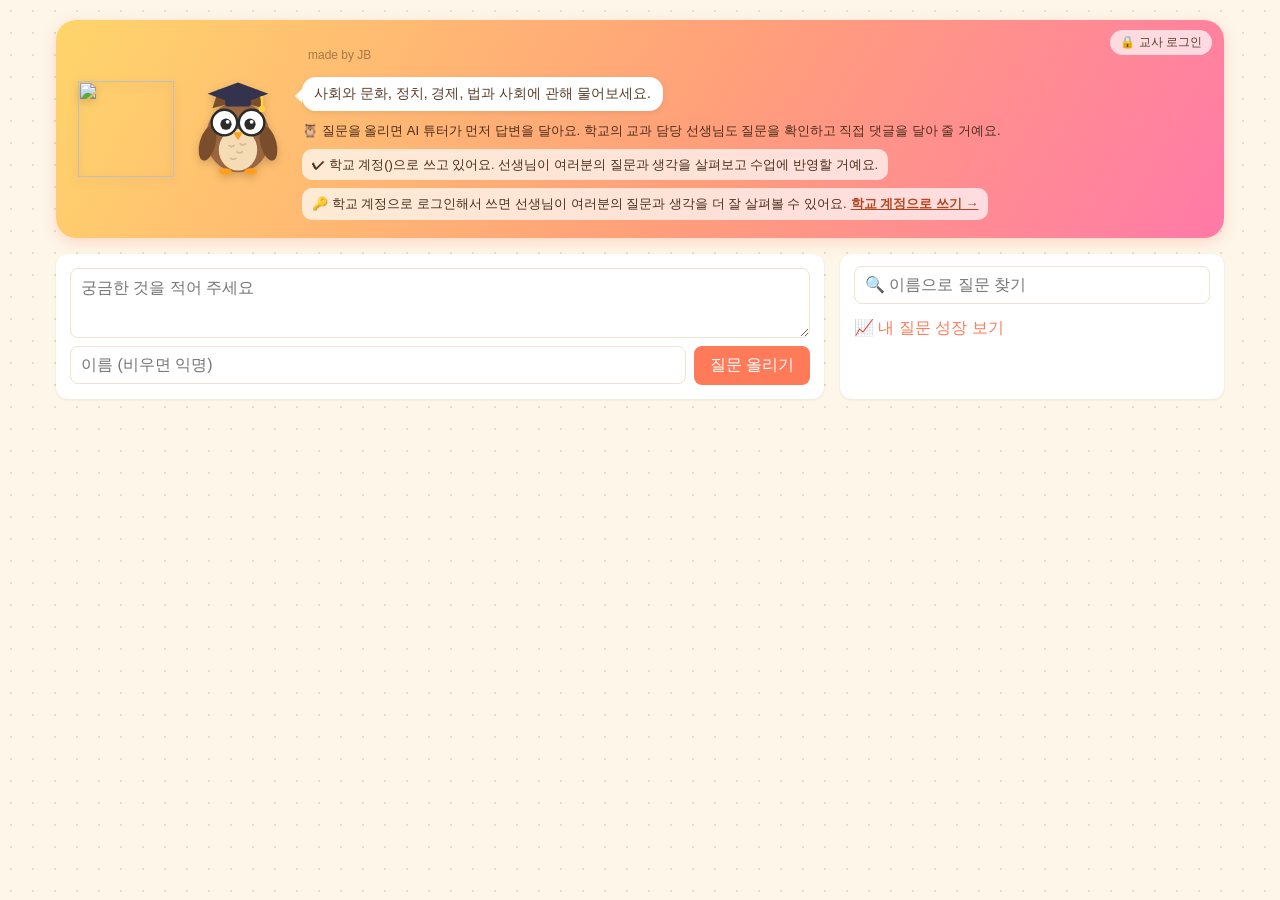
==== commit cfdc93fe: "학교 계정 로그인 마무리: 게시판 안내와 분석 화면의 계정별 학생 묶기 - 게시판: 익명 주소에서는 LOGIN_URL로 가는 '학교 계정으로 쓰기' 안내,   학교 계정 주소에서는" ====
--- a/board/Index.html
+++ b/board/Index.html
@@ -30,6 +30,9 @@
       border-left: 0; border-right-color: #fff; }
     .credit { font-size: 12px; font-weight: 400; color: rgba(58,36,20,.45); margin-left: 6px; vertical-align: middle; }
     .howto { margin-top: 10px; font-size: 13px; color: #4a2e1c; line-height: 1.5; }
+    .login-note { margin-top: 8px; font-size: 13px; line-height: 1.5; background: rgba(255,255,255,.7); border-radius: 10px;
+      padding: 6px 10px; color: #4a2e1c; display: inline-block; }
+    .login-note a { color: #b4471f; font-weight: 700; margin-left: 4px; white-space: nowrap; }
     @media (max-width: 520px) { .hero .mascot { width: 68px; height: 68px; } h1 { font-size: 21px; }
       .hero { padding-top: 34px; } }
     main { padding: 8px 16px 40px; max-width: 1200px; margin: 0 auto; }
@@ -183,6 +186,11 @@
         <h1><?= boardTitle ?> <span class="credit">made by JB</span></h1>
         <div class="bubble">사회와 문화, 정치, 경제, 법과 사회에 관해 물어보세요.</div>
         <div class="howto">🦉 질문을 올리면 AI 튜터가 먼저 답변을 달아요. 학교의 교과 담당 선생님도 질문을 확인하고 직접 댓글을 달아 줄 거예요.</div>
+        <? if (userEmail) { ?>
+          <div class="login-note">✔ 학교 계정(<?= userEmail ?>)으로 쓰고 있어요. 선생님이 여러분의 질문과 생각을 살펴보고 수업에 반영할 거예요.</div>
+        <? } else if (loginUrl) { ?>
+          <div class="login-note">🔑 학교 계정으로 로그인해서 쓰면 선생님이 여러분의 질문과 생각을 더 잘 살펴볼 수 있어요.<a href="<?= loginUrl ?>">학교 계정으로 쓰기 →</a></div>
+        <? } ?>
       </div>
     </div>
   </header>
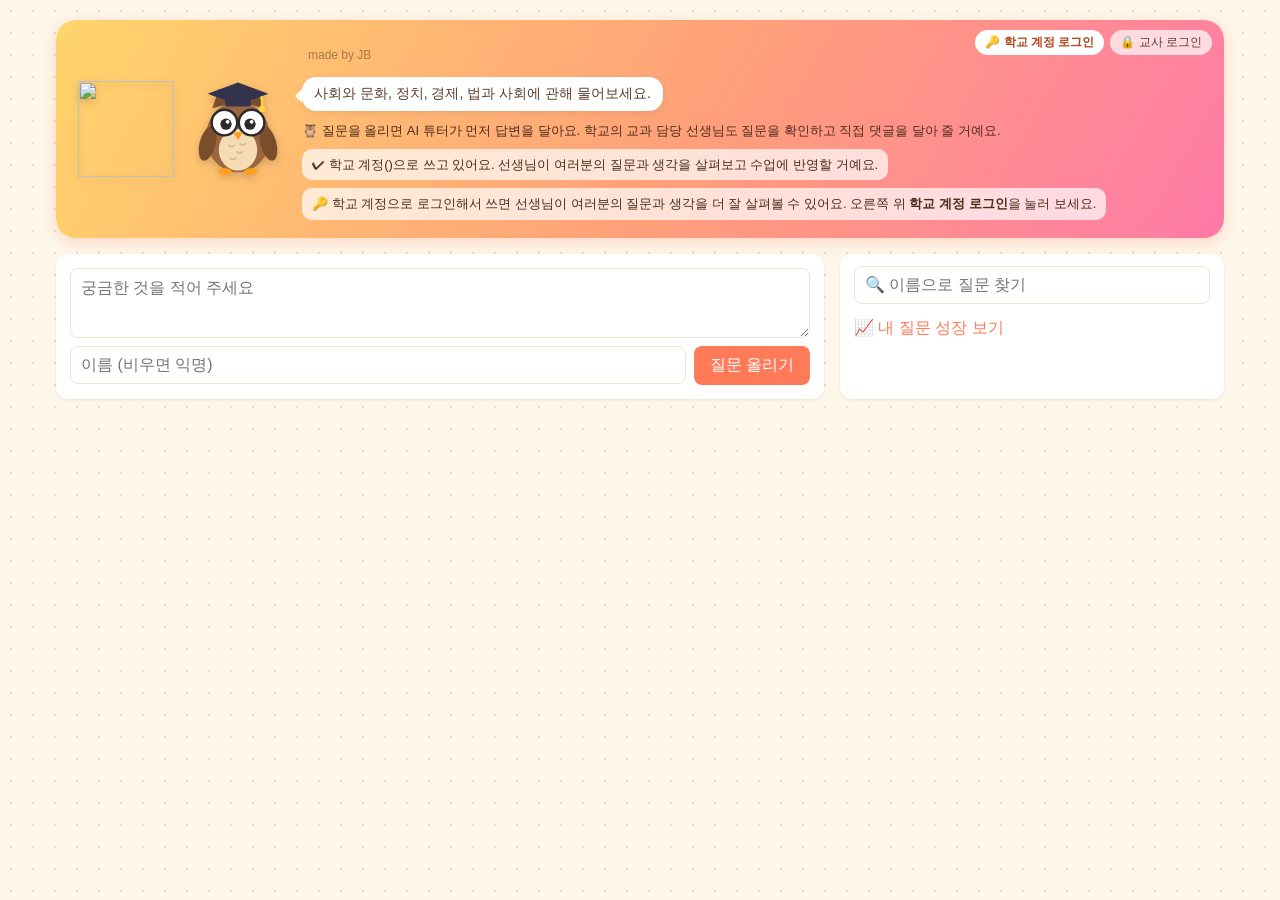
==== commit 2068cd88: "게시판: '학교 계정 로그인' 버튼을 오른쪽 위 교사 로그인 왼쪽으로 이동 Co-Authored-By: Claude Opus 5.5 <noreply@anthropic.com> Cl" ====
--- a/board/Index.html
+++ b/board/Index.html
@@ -17,7 +17,9 @@
       background: linear-gradient(120deg, #ffd56b 0%, #ff9f7a 55%, #ff7aa8 100%);
       box-shadow: 0 4px 14px rgba(255,122,89,.25); }
     .hero { position: relative; }
-    .teacher-bar { position: absolute; top: 10px; right: 12px; display: flex; gap: 6px; }
+    .teacher-bar { position: absolute; top: 10px; right: 12px; left: 12px; display: flex; gap: 6px; justify-content: flex-end; flex-wrap: wrap; pointer-events: none; }
+    .teacher-bar > * { pointer-events: auto; }
+    .teacher-bar a.school-login { background: #fff; color: #b4471f; font-weight: 700; }
     .teacher-bar a, .teacher-bar button { font: inherit; font-size: 12px; text-decoration: none; color: #5a3d2b;
       background: rgba(255,255,255,.7); border-radius: 999px; padding: 4px 10px; white-space: nowrap; }
     .teacher-bar a:hover, .teacher-bar button:hover { background: #fff; }
@@ -32,7 +34,6 @@
     .howto { margin-top: 10px; font-size: 13px; color: #4a2e1c; line-height: 1.5; }
     .login-note { margin-top: 8px; font-size: 13px; line-height: 1.5; background: rgba(255,255,255,.7); border-radius: 10px;
       padding: 6px 10px; color: #4a2e1c; display: inline-block; }
-    .login-note a { color: #b4471f; font-weight: 700; margin-left: 4px; white-space: nowrap; }
     @media (max-width: 520px) { .hero .mascot { width: 68px; height: 68px; } h1 { font-size: 21px; }
       .hero { padding-top: 34px; } }
     main { padding: 8px 16px 40px; max-width: 1200px; margin: 0 auto; }
@@ -171,10 +172,14 @@
 
   <header>
     <div class="hero">
-      <? if (teacherUrl) { ?>
+      <? var showLogin = loginUrl && !userEmail; ?>
+      <? if (teacherUrl || showLogin) { ?>
         <div class="teacher-bar">
-          <a id="teacherLink" href="<?= teacherUrl ?>">🔒 교사 로그인</a>
-          <button type="button" id="teacherLogout" hidden>로그아웃</button>
+          <? if (showLogin) { ?><a class="school-login" href="<?= loginUrl ?>">🔑 학교 계정 로그인</a><? } ?>
+          <? if (teacherUrl) { ?>
+            <a id="teacherLink" href="<?= teacherUrl ?>">🔒 교사 로그인</a>
+            <button type="button" id="teacherLogout" hidden>로그아웃</button>
+          <? } ?>
         </div>
       <? } ?>
       <? if (characterUrl) { ?>
@@ -189,7 +194,7 @@
         <? if (userEmail) { ?>
           <div class="login-note">✔ 학교 계정(<?= userEmail ?>)으로 쓰고 있어요. 선생님이 여러분의 질문과 생각을 살펴보고 수업에 반영할 거예요.</div>
         <? } else if (loginUrl) { ?>
-          <div class="login-note">🔑 학교 계정으로 로그인해서 쓰면 선생님이 여러분의 질문과 생각을 더 잘 살펴볼 수 있어요.<a href="<?= loginUrl ?>">학교 계정으로 쓰기 →</a></div>
+          <div class="login-note">🔑 학교 계정으로 로그인해서 쓰면 선생님이 여러분의 질문과 생각을 더 잘 살펴볼 수 있어요. 오른쪽 위 <b>학교 계정 로그인</b>을 눌러 보세요.</div>
         <? } ?>
       </div>
     </div>
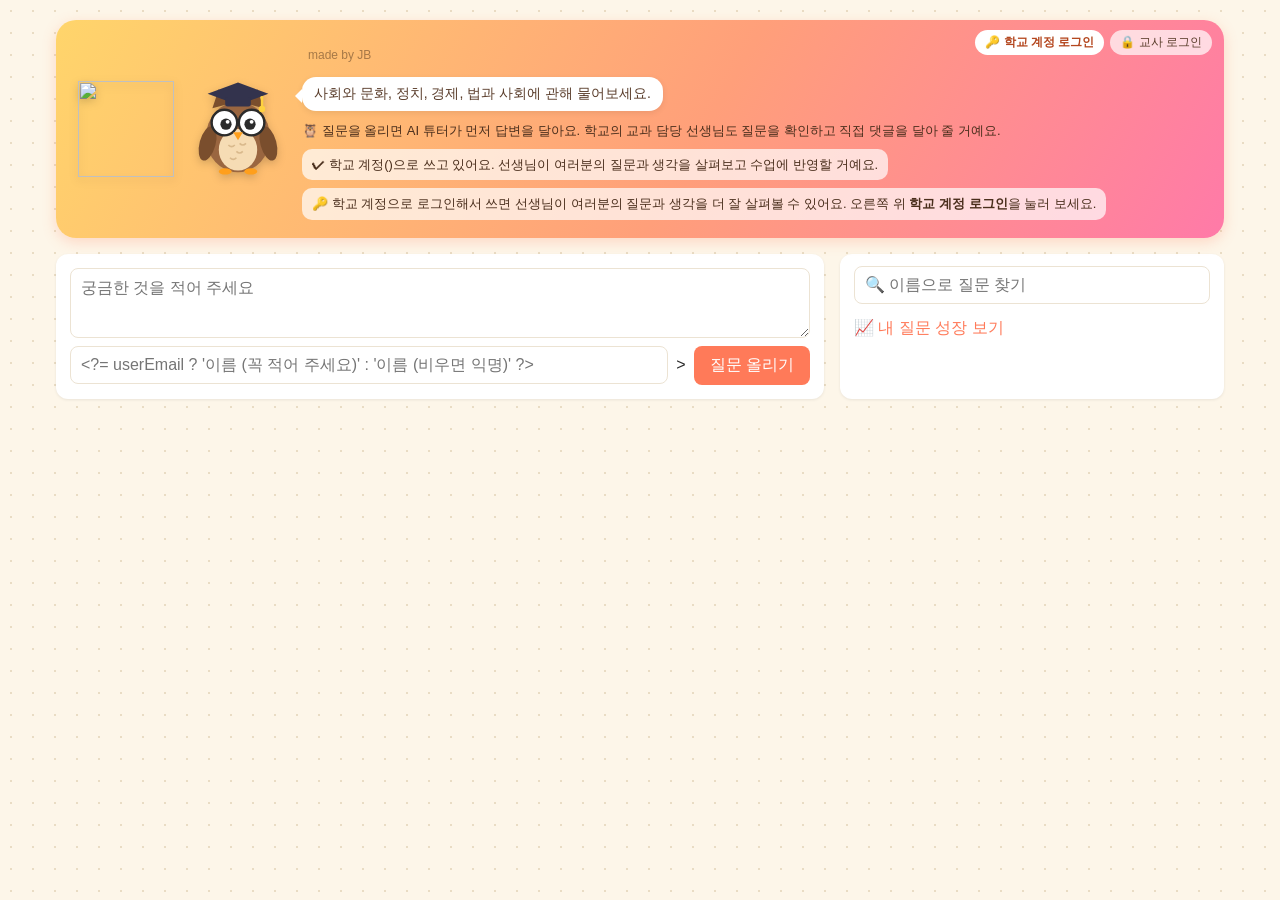
==== commit 6f12452c: "댓글 과목을 따로 정하기, 학교 계정은 이름 필수, 질문 묶기 안내 문구 삭제 - 댓글의 과목·대단원은 기본으로 질문을 따르고, 학생 분석에서 바꾸면 그 댓글만 바뀜   (Comm" ====
--- a/board/Index.html
+++ b/board/Index.html
@@ -205,7 +205,7 @@
     <form class="composer" id="composer">
       <textarea id="qText" maxlength="1000" placeholder="궁금한 것을 적어 주세요" required></textarea>
       <div class="row">
-        <input id="qName" maxlength="30" placeholder="이름 (비우면 익명)">
+        <input id="qName" maxlength="30" placeholder="<?= userEmail ? '이름 (꼭 적어 주세요)' : '이름 (비우면 익명)' ?>"<?= userEmail ? ' required' : '' ?>>
         <button id="qSubmit" type="submit">질문 올리기</button>
       </div>
     </form>
@@ -235,6 +235,7 @@
 
   <script>
     var REFRESH_MS = 10000;
+    var SCHOOL_LOGIN = <?!= JSON.stringify(!!userEmail) ?>; // 학교 계정으로 들어왔으면 이름을 꼭 받음
     var CATEGORIES = ['사회와 문화', '정치', '경제', '법과 사회'];
     var CHARACTER_URL = <?!= JSON.stringify(characterUrl) ?>;
     var AVATAR = CHARACTER_URL
@@ -459,7 +460,7 @@
         var replyBox = p.local ? '' :
           '<button class="link" data-toggle="' + esc(p.id) + '">댓글 달기</button>' +
           '<div class="reply' + (openReplies[p.id] ? ' open' : '') + '">' +
-          '<input data-id="' + esc(p.id) + '" maxlength="30" placeholder="이름 (비우면 익명)" value="' +
+          '<input data-id="' + esc(p.id) + '" maxlength="30" placeholder="' + (SCHOOL_LOGIN ? '이름 (꼭 적어 주세요)' : '이름 (비우면 익명)') + '" value="' +
           esc(p.id in draftNames ? draftNames[p.id] : nameInput.value) + '">' +
           '<textarea data-id="' + esc(p.id) + '" maxlength="1000" placeholder="댓글">' +
           esc(drafts[p.id] || '') + '</textarea>' +
@@ -536,6 +537,7 @@
       var text = textEl.value.trim();
       if (!text) return;
       var name = nameInput.value.trim();
+      if (SCHOOL_LOGIN && !name) { toast('학교 계정으로 쓸 때는 이름을 꼭 적어 주세요.'); nameInput.focus(); return; }
       var btn = document.getElementById('qSubmit');
       btn.disabled = true;
 
@@ -610,6 +612,7 @@
         var author = t.parentNode.querySelector('input').value.trim();
         var text = ta.value.trim();
         if (!text) return;
+        if (SCHOOL_LOGIN && !author) { toast('학교 계정으로 쓸 때는 이름을 꼭 적어 주세요.'); t.parentNode.querySelector('input').focus(); return; }
         t.disabled = true;
         google.script.run
           .withSuccessHandler(function (aiReplies) {
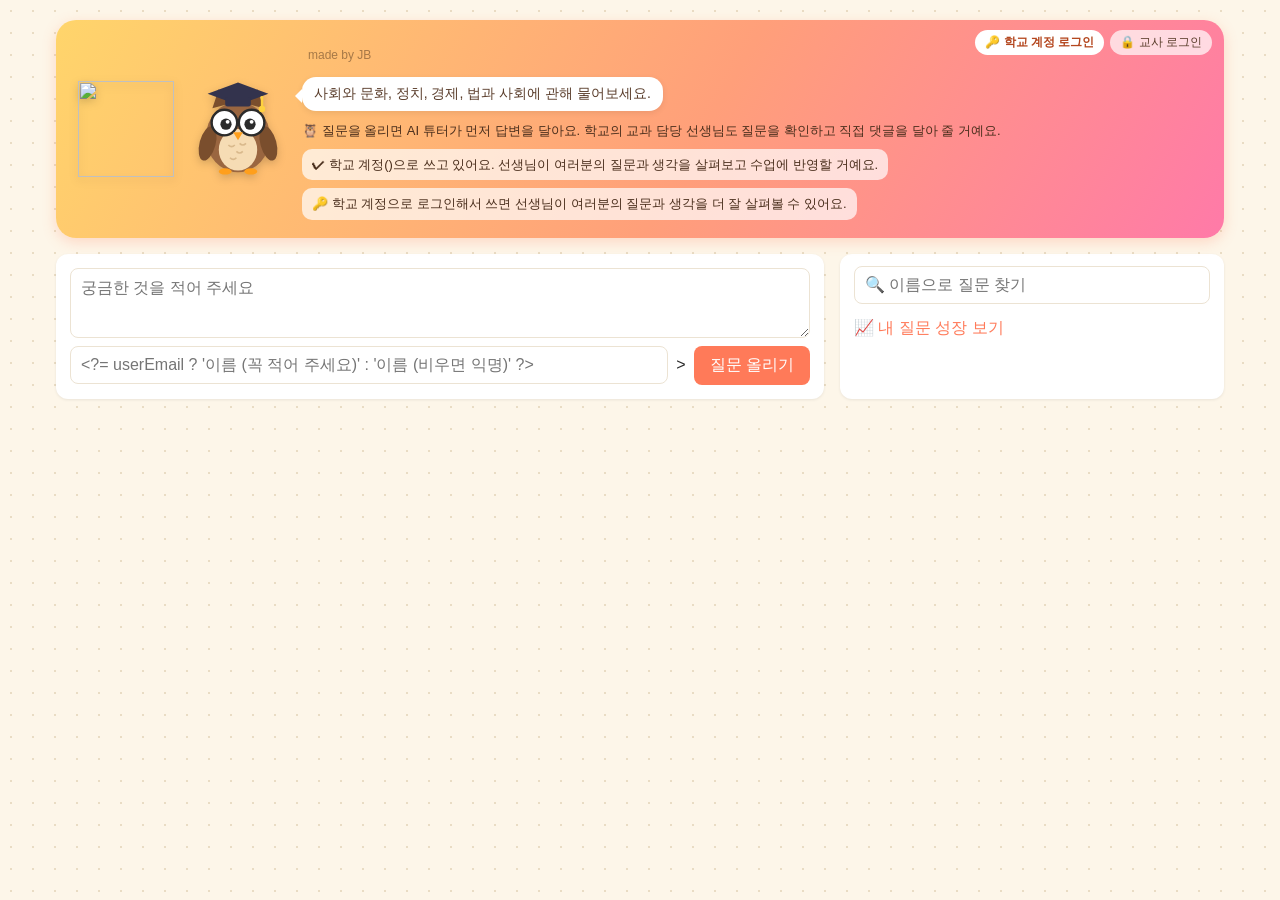
==== commit aaa538e2: "게시판 학교 계정 안내에서 '오른쪽 위 학교 계정 로그인을 눌러 보세요' 문구 삭제 Co-Authored-By: Claude Opus 5.5 <noreply@anthropic.co" ====
--- a/board/Index.html
+++ b/board/Index.html
@@ -194,7 +194,7 @@
         <? if (userEmail) { ?>
           <div class="login-note">✔ 학교 계정(<?= userEmail ?>)으로 쓰고 있어요. 선생님이 여러분의 질문과 생각을 살펴보고 수업에 반영할 거예요.</div>
         <? } else if (loginUrl) { ?>
-          <div class="login-note">🔑 학교 계정으로 로그인해서 쓰면 선생님이 여러분의 질문과 생각을 더 잘 살펴볼 수 있어요. 오른쪽 위 <b>학교 계정 로그인</b>을 눌러 보세요.</div>
+          <div class="login-note">🔑 학교 계정으로 로그인해서 쓰면 선생님이 여러분의 질문과 생각을 더 잘 살펴볼 수 있어요.</div>
         <? } ?>
       </div>
     </div>
